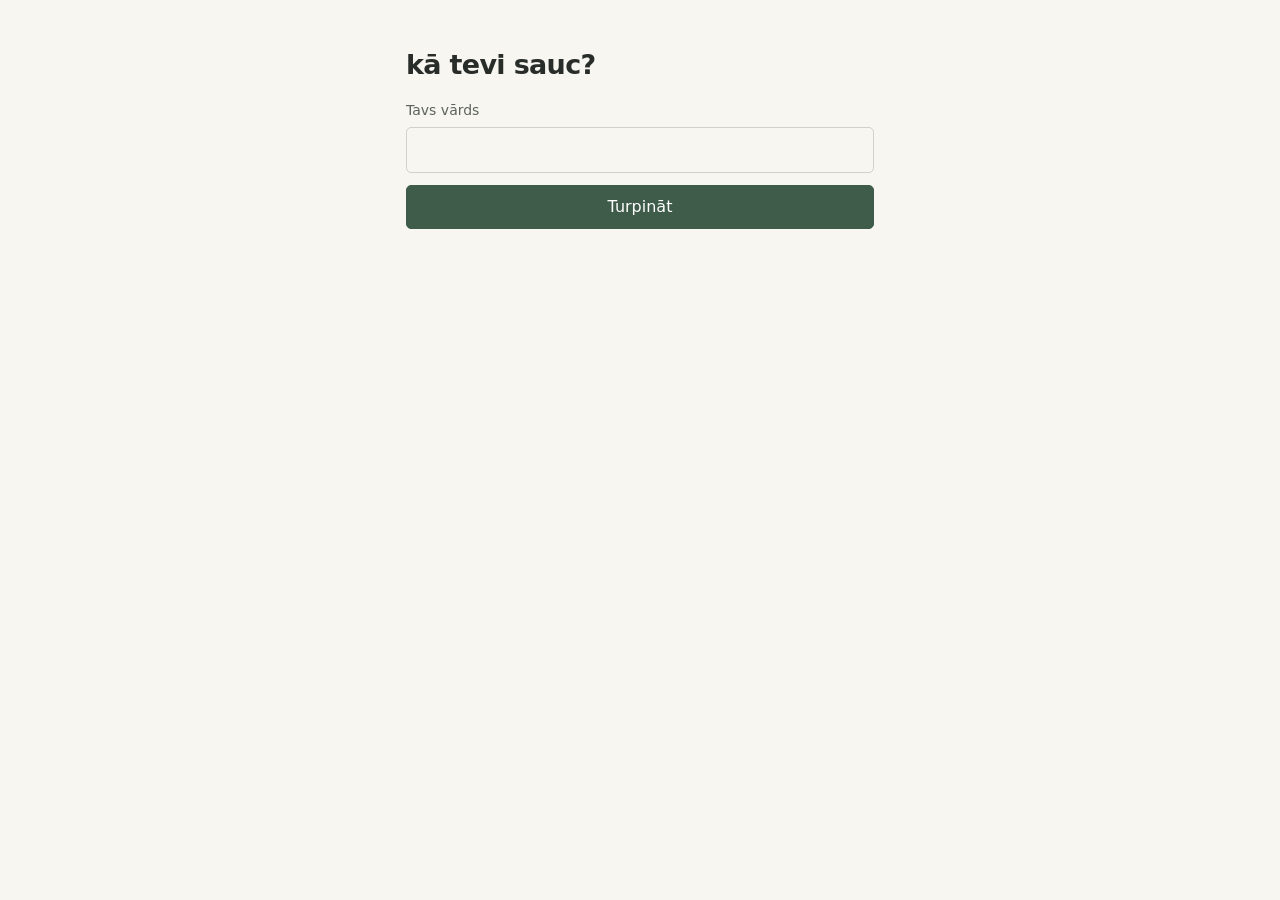
==== index.html @ 34fe223e "Initial commit- first conspect and login setup Basic name check, conspect selection and redirect saf" ====
<!doctype html>
<html lang="lv">
  <head>
    <meta charset="utf-8" />
    <meta name="viewport" content="width=device-width, initial-scale=1" />
    <meta name="theme-color" content="#f8f6f0" />
    <title>Mācību konspekti</title>
    <style>
      :root {
        color-scheme: light;
        --bg: #f8f6f0;
        --text: #292d2a;
        --muted: #5c625e;
        --line: #cfd2c8;
        --soft: #eceee6;
        --accent: #3e5c49;
        --error: #923e32;
      }
      * {
        box-sizing: border-box;
      }
      body {
        margin: 0;
        background: var(--bg);
        color: var(--text);
        font:
          16px/1.5 system-ui,
          -apple-system,
          BlinkMacSystemFont,
          "Segoe UI",
          sans-serif;
      }
      main {
        width: 100%;
        max-width: 500px;
        margin: 32px auto;
        padding: 0 16px;
      }
      h1 {
        font-size: 27px;
        line-height: 1.25;
        letter-spacing: -0.025em;
        margin: 0 0 18px;
      }
      p {
        margin: 8px 0 14px;
      }
      label {
        display: block;
        margin-bottom: 6px;
        font-size: 14px;
        color: var(--muted);
      }
      input,
      button {
        font: inherit;
      }
      input {
        display: block;
        width: 100%;
        height: 46px;
        padding: 9px 11px;
        border: 1px solid var(--line);
        border-radius: 5px;
        background: var(--bg);
        color: var(--text);
        font-size: 16px;
      }
      button {
        min-height: 44px;
        border: 1px solid var(--line);
        border-radius: 5px;
        padding: 9px 13px;
        background: var(--soft);
        color: var(--text);
        cursor: pointer;
      }
      button:focus-visible,
      input:focus-visible {
        outline: 2px solid var(--accent);
        outline-offset: 3px;
      }
      button:hover:not(:disabled) {
        border-color: var(--accent);
      }
      .submit {
        width: 100%;
        margin-top: 12px;
        background: var(--accent);
        color: #fff;
        border-color: var(--accent);
      }
      .status {
        font-size: 14px;
        color: var(--error);
        margin: 10px 0 0;
      }
      .greeting {
        color: var(--muted);
        font-size: 14px;
        margin-bottom: 8px;
      }
      .choices {
        display: grid;
        gap: 10px;
      }
      .choice {
        width: 100%;
        padding: 13px;
        text-align: left;
        line-height: 1.45;
      }
      .choice strong {
        display: block;
        font-size: 16px;
        font-weight: 650;
      }
      .choice small {
        display: block;
        font-size: 13px;
        color: var(--muted);
        margin-top: 3px;
      }
      button:disabled {
        cursor: default;
        opacity: 0.65;
      }
      .change-name {
        display: block;
        margin-top: 18px;
        background: transparent;
        border: 0;
        padding: 7px 0;
        font-size: 14px;
        color: var(--muted);
        text-decoration: underline;
        text-underline-offset: 3px;
      }
      [hidden] {
        display: none !important;
      }
      @media (min-width: 600px) {
        main {
          margin-top: 48px;
        }
      }
    </style>
  </head>
  <body>
    <main>
      <section id="login" aria-labelledby="login-title">
        <h1 id="login-title">kā tevi sauc?</h1>
        <form id="name-form">
          <label for="name">Tavs vārds</label>
          <input
            id="name"
            name="name"
            type="text"
            autocomplete="given-name"
            autocapitalize="words"
            spellcheck="false"
            maxlength="80"
            aria-describedby="login-message"
            required
          />
          <button id="submit" class="submit" type="submit" disabled>
            Turpināt
          </button>
          <p
            id="login-message"
            class="status"
            role="status"
            aria-live="polite"
            hidden
          ></p>
        </form>
        <noscript
          ><p class="status">
            Lai atvērtu konspektus, pārlūkā jāieslēdz JavaScript.
          </p></noscript
        >
      </section>

      <section id="menu" aria-labelledby="menu-title" hidden>
        <p id="greeting" class="greeting"></p>
        <h1 id="menu-title" tabindex="-1">Izvēlies konspektu</h1>
        <div class="choices">
          <button id="project" class="choice" type="button">
            <strong>Projektu vadība</strong>
            <small>Tēmas 2., 3., 3.2</small>
          </button>
          <button class="choice" type="button" disabled>
            <strong>Preču realizācijas vadība (1.KD)</strong>
            <small>Drīzumā — konspekts vēl nav pievienots.</small>
          </button>
        </div>
        <p
          id="menu-message"
          class="status"
          role="status"
          aria-live="polite"
          hidden
        ></p>
        <button id="change-name" class="change-name" type="button">
          Mainīt vārdu / iziet
        </button>
      </section>
    </main>

    <script>
      (() => {
        "use strict";

        // Ja konspekta failu pārsauc, nomaini šo nosaukumu.
        const PROJECT_FILE = "projektu-vadiba-konspekts.html";
        const AUTH_KEY = "macibas.auth.v1";
        const ENTRY_KEY = "macibas.entry.v1";
        const NAMES = { toms: "Toms", arta: "Arta", gabriela: "Gabriēla" };
        const $ = (id) => document.getElementById(id);
        const normalize = (value) =>
          value
            .trim()
            .normalize("NFD")
            .replace(/[\u0300-\u036f]/g, "")
            .toLowerCase();
        const token = () =>
          Array.from(crypto.getRandomValues(new Uint8Array(16)), (byte) =>
            byte.toString(16).padStart(2, "0"),
          ).join("");

        function message(id, text) {
          $(id).textContent = text;
          $(id).hidden = !text;
        }

        function clearSession() {
          sessionStorage.removeItem(AUTH_KEY);
          sessionStorage.removeItem(ENTRY_KEY);
        }

        function readAuth() {
          try {
            const auth = JSON.parse(sessionStorage.getItem(AUTH_KEY) || "null");
            return auth &&
              typeof auth.id === "string" &&
              auth.id.length === 32 &&
              Object.values(NAMES).includes(auth.name)
              ? auth
              : null;
          } catch {
            return null;
          }
        }

        function showLogin(text = "") {
          $("menu").hidden = true;
          $("login").hidden = false;
          $("name").value = "";
          $("name").removeAttribute("aria-invalid");
          message("login-message", text);
          message("menu-message", "");
        }

        function showMenu(auth, focus = false) {
          $("greeting").textContent = `Sveiki, ${auth.name}!`;
          $("login").hidden = true;
          $("menu").hidden = false;
          message("menu-message", "");
          if (focus) $("menu-title").focus();
        }

        function initialize() {
          // HTTP(S) vajadzīgs, lai abiem failiem būtu kopīga pārlūka sesija.
          if (!["http:", "https:"].includes(location.protocol)) {
            showLogin(
              "Atver lapu caur VS Code Live Server vai vietnes adresi (HTTP/HTTPS), nevis ar dubultklikšķi uz faila.",
            );
            $("submit").disabled = true;
            return;
          }
          try {
            const testKey = "macibas.storage-test";
            sessionStorage.setItem(testKey, "1");
            sessionStorage.removeItem(testKey);
            const url = new URL(location.href);
            const loginRequired = url.searchParams.get("login") === "required";
            if (loginRequired) {
              clearSession();
              url.searchParams.delete("login");
              history.replaceState(history.state, "", url.href);
            }
            $("submit").disabled = false;
            const auth = readAuth();
            if (auth) showMenu(auth);
            else showLogin(loginRequired ? "Vispirms ievadi savu vārdu." : "");
          } catch {
            showLogin(
              "Pārlūks bloķē sesijas saglabāšanu. Atļauj šai vietnei izmantot pārlūka krātuvi un pārlādē lapu.",
            );
            $("submit").disabled = true;
          }
        }

        $("name-form").addEventListener("submit", (event) => {
          event.preventDefault();
          if ($("submit").disabled) return;
          const key = normalize($("name").value);
          if (!Object.hasOwn(NAMES, key)) {
            $("name").setAttribute("aria-invalid", "true");
            message(
              "login-message",
              "Šim vārdam piekļuve nav piešķirta. Pārbaudi ievadīto vārdu.",
            );
            return;
          }
          try {
            clearSession();
            const auth = { name: NAMES[key], id: token() };
            sessionStorage.setItem(AUTH_KEY, JSON.stringify(auth));
            $("name").value = "";
            showMenu(auth, true);
          } catch {
            message(
              "login-message",
              "Neizdevās saglabāt sesiju. Pārbaudi pārlūka krātuves atļaujas.",
            );
          }
        });

        $("name").addEventListener("input", () => {
          $("name").removeAttribute("aria-invalid");
          if (!$("submit").disabled) message("login-message", "");
        });

        $("project").addEventListener("click", () => {
          const auth = readAuth();
          if (!auth) {
            showLogin("Sesija ir beigusies. Ievadi vārdu vēlreiz.");
            return;
          }
          try {
            const url = new URL(PROJECT_FILE, location.href);
            const entryToken = token();
            sessionStorage.setItem(
              ENTRY_KEY,
              JSON.stringify({
                token: entryToken,
                session: auth.id,
                path: url.pathname,
                expires: Date.now() + 120000,
              }),
            );
            url.searchParams.set("entry", entryToken);
            location.assign(url.href); // Atver tajā pašā cilnē.
          } catch {
            message(
              "menu-message",
              "Konspektu neizdevās atvērt. Pamēģini ievadīt vārdu vēlreiz.",
            );
          }
        });

        $("change-name").addEventListener("click", () => {
          try {
            clearSession();
          } catch {}
          showLogin();
          $("name").focus();
        });

        // Pārbauda arī lapas atjaunošanu no pārlūka atmiņas ar pogu Atpakaļ.
        window.addEventListener("pageshow", (event) => {
          if (event.persisted) initialize();
        });
        initialize();
      })();
    </script>
  </body>
</html>
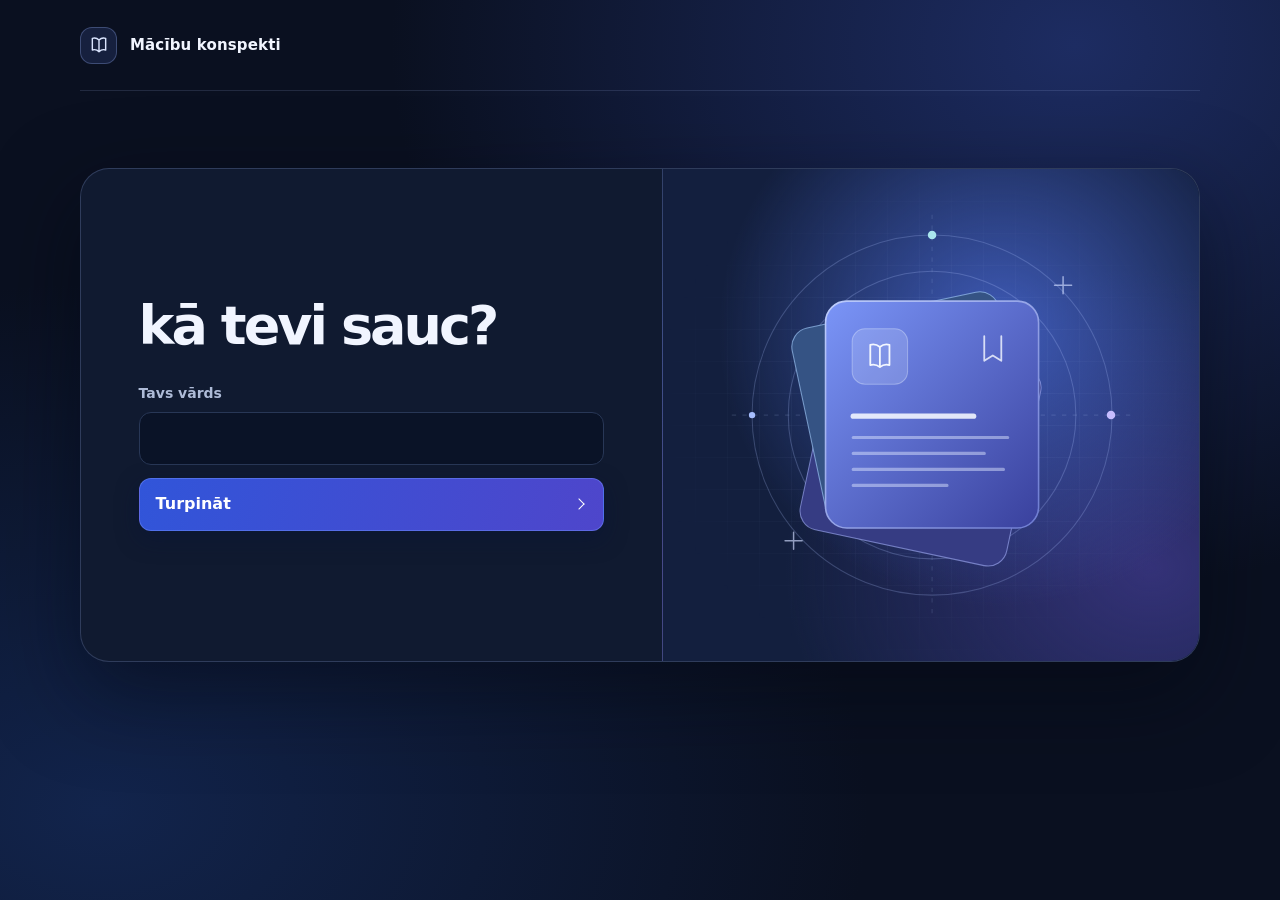
==== commit e5ae9489: "Redesign the study portal homepage" ====
--- a/index.html
+++ b/index.html
@@ -3,151 +3,246 @@
   <head>
     <meta charset="utf-8" />
     <meta name="viewport" content="width=device-width, initial-scale=1" />
-    <meta name="theme-color" content="#f8f6f0" />
+    <meta name="theme-color" content="#0a1020" />
     <title>Mācību konspekti</title>
     <style>
       :root {
-        color-scheme: light;
-        --bg: #f8f6f0;
-        --text: #292d2a;
-        --muted: #5c625e;
-        --line: #cfd2c8;
-        --soft: #eceee6;
-        --accent: #3e5c49;
-        --error: #923e32;
-      }
-      * {
-        box-sizing: border-box;
-      }
+        color-scheme: dark;
+        --background: #0a1020;
+        --panel: #101a30;
+        --text: #f1f5ff;
+        --muted: #aebbd7;
+        --line: #283756;
+        --accent: #91aaff;
+        --error: #ffb0b9;
+      }
+
+      *, *::before, *::after { box-sizing: border-box; }
+      [hidden] { display: none !important; }
+
       body {
+        min-height: 100vh;
+        min-height: 100dvh;
         margin: 0;
-        background: var(--bg);
         color: var(--text);
-        font:
-          16px/1.5 system-ui,
-          -apple-system,
-          BlinkMacSystemFont,
-          "Segoe UI",
-          sans-serif;
-      }
+        background:
+          radial-gradient(ellipse at 84% 5%, #1d2c62 0, transparent 45%),
+          radial-gradient(ellipse at 8% 90%, #12244c 0, transparent 46%),
+          var(--background);
+        font: 16px/1.5 system-ui, -apple-system, "Segoe UI", sans-serif;
+      }
+
+      .site-header, main {
+        width: min(1120px, calc(100% - 64px));
+        margin-inline: auto;
+      }
+
+      .site-header {
+        display: flex;
+        align-items: center;
+        gap: 13px;
+        min-height: 91px;
+        border-bottom: 1px solid #adc4ff24;
+        font-size: 15px;
+        font-weight: 650;
+        letter-spacing: .01em;
+      }
+
+      .site-mark {
+        display: grid;
+        width: 37px;
+        height: 37px;
+        place-items: center;
+        border: 1px solid #a0b9ff49;
+        border-radius: 12px;
+        background: #506bc92e;
+        color: #dbe5ff;
+      }
+
+      .site-mark svg, .choice-icon svg { width: 20px; height: 20px; }
+
       main {
-        width: 100%;
-        max-width: 500px;
-        margin: 32px auto;
-        padding: 0 16px;
-      }
+        display: grid;
+        grid-template-columns: 1.08fr 1fr;
+        min-height: 494px;
+        margin-block: clamp(42px, 8.5vh, 108px) 56px;
+        overflow: hidden;
+        border: 1px solid #a4bbff35;
+        border-radius: 29px;
+        background: var(--panel);
+        box-shadow: 0 30px 85px #03071280;
+      }
+
+      .portal-content {
+        display: grid;
+        align-items: center;
+        padding: clamp(30px, 4.5vw, 66px);
+      }
+
+      .portal-content section:not([hidden]) { animation: appear 300ms ease-out both; }
+
       h1 {
-        font-size: 27px;
-        line-height: 1.25;
-        letter-spacing: -0.025em;
-        margin: 0 0 18px;
-      }
-      p {
-        margin: 8px 0 14px;
-      }
-      label {
-        display: block;
-        margin-bottom: 6px;
-        font-size: 14px;
-        color: var(--muted);
-      }
-      input,
-      button {
-        font: inherit;
-      }
+        margin: 0 0 28px;
+        font-size: clamp(35px, 4.3vw, 54px);
+        font-weight: 730;
+        line-height: 1.05;
+        letter-spacing: -.055em;
+        text-wrap: balance;
+      }
+
+      #menu-title { margin-bottom: 25px; font-size: clamp(31px, 3.7vw, 46px); }
+      .greeting { margin: 0 0 9px; color: #a9bcff; font-size: 14px; font-weight: 650; }
+      label { display: block; margin-bottom: 8px; color: var(--muted); font-size: 14px; font-weight: 600; }
+      input, button { font: inherit; }
+
+      input, button {
+        color: var(--text);
+        border: 1px solid var(--line);
+        border-radius: 12px;
+        transition: border-color 160ms ease, background-color 160ms ease,
+          box-shadow 160ms ease, transform 160ms ease;
+      }
+
       input {
         display: block;
         width: 100%;
-        height: 46px;
-        padding: 9px 11px;
-        border: 1px solid var(--line);
-        border-radius: 5px;
-        background: var(--bg);
-        color: var(--text);
-        font-size: 16px;
-      }
-      button {
-        min-height: 44px;
-        border: 1px solid var(--line);
-        border-radius: 5px;
-        padding: 9px 13px;
-        background: var(--soft);
-        color: var(--text);
-        cursor: pointer;
-      }
-      button:focus-visible,
-      input:focus-visible {
-        outline: 2px solid var(--accent);
-        outline-offset: 3px;
-      }
-      button:hover:not(:disabled) {
-        border-color: var(--accent);
-      }
+        min-height: 53px;
+        padding: 12px 15px;
+        background: #0a1327;
+      }
+
+      input:hover { border-color: #526caa; }
+      input[aria-invalid="true"] { border-color: var(--error); }
+      :is(button, input):focus-visible { outline: 2px solid var(--accent); outline-offset: 4px; }
+      #menu-title:focus { outline: none; }
+      button { min-height: 44px; cursor: pointer; background: #14223d; }
+      button:disabled { cursor: default; opacity: .6; }
+
       .submit {
+        display: flex;
+        align-items: center;
+        justify-content: space-between;
+        gap: 16px;
         width: 100%;
-        margin-top: 12px;
-        background: var(--accent);
-        color: #fff;
-        border-color: var(--accent);
-      }
-      .status {
-        font-size: 14px;
-        color: var(--error);
-        margin: 10px 0 0;
-      }
-      .greeting {
-        color: var(--muted);
-        font-size: 14px;
-        margin-bottom: 8px;
-      }
-      .choices {
+        min-height: 53px;
+        margin-top: 13px;
+        padding: 12px 16px;
+        border-color: #7291ff77;
+        color: white;
+        background: linear-gradient(105deg, #3155d9, #4e46cb);
+        box-shadow: 0 8px 21px #08143685;
+        font-weight: 670;
+        text-align: left;
+      }
+
+      .submit::after, .choice::after { content: ""; width: 8px; height: 8px; border: solid currentColor; border-width: 1.5px 1.5px 0 0; transform: rotate(45deg); margin-right: 4px; }
+      .submit:hover:not(:disabled) { border-color: #c1d0ff; box-shadow: 0 8px 26px #476aff65; transform: translateY(-1px); }
+      .status { margin: 12px 0 0; color: var(--error); font-size: 14px; }
+
+      .choices { display: grid; gap: 9px; }
+      .choice {
+        --choice-color: #a8bcff;
         display: grid;
-        gap: 10px;
-      }
-      .choice {
+        grid-template-columns: 42px 1fr 14px;
+        align-items: center;
+        gap: 13px;
         width: 100%;
-        padding: 13px;
+        min-height: 65px;
+        padding: 10px 13px;
         text-align: left;
-        line-height: 1.45;
-      }
-      .choice strong {
-        display: block;
-        font-size: 16px;
-        font-weight: 650;
-      }
-      .choice small {
-        display: block;
-        font-size: 13px;
-        color: var(--muted);
-        margin-top: 3px;
-      }
-      button:disabled {
-        cursor: default;
-        opacity: 0.65;
-      }
+        line-height: 1.28;
+      }
+
+      #sales { --choice-color: #92e1db; }
+      #pums { --choice-color: #c7b3ff; }
+      .choice-icon {
+        display: grid;
+        width: 42px;
+        height: 42px;
+        place-items: center;
+        border-radius: 10px;
+        color: var(--choice-color);
+        background: color-mix(in srgb, var(--choice-color) 13%, transparent);
+      }
+
+      .choice::after { color: var(--choice-color); }
+      .choice strong, .choice small { display: block; }
+      .choice strong { font-size: 15px; font-weight: 650; }
+      .choice small { margin-top: 4px; color: var(--muted); font-size: 12px; }
+      .choice:hover { transform: translateY(-1px); border-color: #637fca; background: #1a2d53; }
+      .submit:active:not(:disabled), .choice:active { transform: translateY(1px); }
       .change-name {
         display: block;
-        margin-top: 18px;
+        width: fit-content;
+        margin-top: 13px;
+        padding: 0 3px;
+        border: 0;
         background: transparent;
-        border: 0;
-        padding: 7px 0;
-        font-size: 14px;
         color: var(--muted);
+        font-size: 13px;
         text-decoration: underline;
-        text-underline-offset: 3px;
-      }
-      [hidden] {
-        display: none !important;
-      }
-      @media (min-width: 600px) {
-        main {
-          margin-top: 48px;
-        }
+        text-underline-offset: 4px;
+      }
+      .change-name:hover { color: var(--text); }
+
+      .portal-art {
+        position: relative;
+        display: grid;
+        place-items: center;
+        isolation: isolate;
+        overflow: hidden;
+        border-left: 1px solid #b7caff2b;
+        background:
+          radial-gradient(ellipse at 63% 33%, #3f5bb8 0, transparent 59%),
+          radial-gradient(ellipse at 91% 81%, #343278 0, transparent 53%),
+          #131f3e;
+      }
+
+      .portal-art::before {
+        position: absolute;
+        z-index: -1;
+        inset: 0;
+        content: "";
+        background-image: linear-gradient(#b7ccff16 1px, transparent 1px),
+          linear-gradient(90deg, #b7ccff16 1px, transparent 1px);
+        background-size: 32px 32px;
+        mask-image: radial-gradient(ellipse at center, #000, transparent 75%);
+      }
+
+      .portal-art > svg { width: 94%; max-width: 490px; height: auto; overflow: visible; }
+      .art-sheet { animation: drift 9s ease-in-out infinite alternate; }
+
+      @keyframes appear {
+        from { opacity: 0; transform: translateY(6px); }
+        to { opacity: 1; transform: translateY(0); }
+      }
+      @keyframes drift {
+        from { transform: translateY(-3px); }
+        to { transform: translateY(7px); }
+      }
+
+      @media (max-width: 760px) {
+        .site-header, main { width: calc(100% - 36px); }
+        .site-header { min-height: 67px; }
+        main { grid-template-columns: 1fr; min-height: 0; margin-block: 26px 35px; border-radius: 21px; }
+        .portal-content { padding: 32px 24px; }
+        .portal-art { grid-row: 1; height: clamp(114px, 28vw, 160px); border-left: 0; border-bottom: 1px solid #b7caff2b; }
+        .portal-art > svg { position: absolute; width: 210px; max-width: 70%; }
+        h1 { margin-bottom: 22px; }
+      }
+
+      @media (prefers-reduced-motion: reduce) {
+        *, *::before, *::after { animation: none !important; transition: none !important; }
       }
     </style>
   </head>
   <body>
+    <header class="site-header">
+      <span class="site-mark" aria-hidden="true"><svg viewBox="0 0 24 24" fill="none" stroke="currentColor" stroke-width="1.7" stroke-linecap="round" stroke-linejoin="round" aria-hidden="true"><path d="M12 6a8 8 0 0 0-8-2v14a8 8 0 0 1 8 2 8 8 0 0 1 8-2V4a8 8 0 0 0-8 2Zm0 0v14"/></svg></span>
+      <span>Mācību konspekti</span>
+    </header>
     <main>
+      <div class="portal-content">
       <section id="login" aria-labelledby="login-title">
         <h1 id="login-title">kā tevi sauc?</h1>
         <form id="name-form">
@@ -155,9 +250,9 @@
           <input
             id="name"
             name="name"
-            type="text"
-            autocomplete="given-name"
-            autocapitalize="words"
+            type="password"
+            autocomplete="off"
+            autocapitalize="none"
             spellcheck="false"
             maxlength="80"
             aria-describedby="login-message"
@@ -186,12 +281,18 @@
         <h1 id="menu-title" tabindex="-1">Izvēlies konspektu</h1>
         <div class="choices">
           <button id="project" class="choice" type="button">
-            <strong>Projektu vadība</strong>
-            <small>Tēmas 2., 3., 3.2</small>
+            <span class="choice-icon" aria-hidden="true"><svg viewBox="0 0 24 24" fill="none" stroke="currentColor" stroke-width="1.7" stroke-linecap="round" stroke-linejoin="round" aria-hidden="true"><rect x="4" y="4" width="16" height="16" rx="3"/><path d="M4 10h16M10 10v10"/></svg></span>
+            <span><strong>Projektu vadība</strong>
+            <small>Tēmas 2., 3., 3.2</small></span>
           </button>
-          <button class="choice" type="button" disabled>
-            <strong>Preču realizācijas vadība (1.KD)</strong>
-            <small>Drīzumā — konspekts vēl nav pievienots.</small>
+          <button id="sales" class="choice" type="button">
+            <span class="choice-icon" aria-hidden="true"><svg viewBox="0 0 24 24" fill="none" stroke="currentColor" stroke-width="1.7" stroke-linecap="round" stroke-linejoin="round" aria-hidden="true"><path d="M4 4v16h16M8 15l4-5 4 2 4-6"/></svg></span>
+            <span><strong>Preču realizācijas vadība (1.KD)</strong></span>
+          </button>
+          <button id="pums" class="choice" type="button">
+            <span class="choice-icon" aria-hidden="true"><svg viewBox="0 0 24 24" fill="none" stroke="currentColor" stroke-width="1.7" stroke-linecap="round" stroke-linejoin="round" aria-hidden="true"><rect x="3" y="5" width="18" height="14" rx="3"/><path d="m10 9 5 3-5 3z"/></svg></span>
+            <span><strong>PUMS prezentācija</strong>
+            <small>Nike un Adidas salīdzinājums</small></span>
           </button>
         </div>
         <p
@@ -205,14 +306,42 @@
           Mainīt vārdu / iziet
         </button>
       </section>
+      </div>
+      <div class="portal-art" aria-hidden="true">
+        <svg viewBox="0 0 460 400" fill="none" xmlns="http://www.w3.org/2000/svg">
+          <defs>
+            <linearGradient id="paper-surface" x1="106" y1="86" x2="349" y2="310" gradientUnits="userSpaceOnUse">
+              <stop stop-color="#809CFF"/><stop offset="1" stop-color="#363C98"/>
+            </linearGradient>
+            <linearGradient id="paper-edge" x1="111" y1="84" x2="344" y2="296" gradientUnits="userSpaceOnUse">
+              <stop stop-color="#C2D2FF"/><stop offset="1" stop-color="#6D7BD1"/>
+            </linearGradient>
+          </defs>
+          <circle cx="231" cy="201" r="169" stroke="#AFC4FF" stroke-opacity=".24"/>
+          <circle cx="231" cy="201" r="135" stroke="#AFC4FF" stroke-opacity=".25"/>
+          <path d="M43 201h376M231 13v376" stroke="#BFD0FF" stroke-opacity=".14" stroke-dasharray="4 6"/>
+          <circle cx="231" cy="32" r="4" fill="#A9E6ED"/>
+          <circle cx="399" cy="201" r="4" fill="#C6BCFF"/>
+          <circle cx="62" cy="201" r="3" fill="#A7BFFF"/>
+          <g class="art-sheet">
+            <rect x="143" y="120" width="198" height="189" rx="18" transform="rotate(12 143 120)" fill="#363C83" stroke="#AAB5FF" stroke-opacity=".58"/>
+            <rect x="96" y="123" width="198" height="189" rx="18" transform="rotate(-12 96 123)" fill="#355384" stroke="#A6D1FF" stroke-opacity=".62"/>
+            <rect x="131" y="94" width="200" height="213" rx="20" fill="url(#paper-surface)" stroke="url(#paper-edge)" stroke-width="1.5"/>
+            <rect x="156" y="120" width="52" height="52" rx="12" fill="#DCE6FF" fill-opacity=".19" stroke="#EAF2FF" stroke-opacity=".35"/>
+            <path d="M182 137a10 10 0 0 0-9-2v19a10 10 0 0 1 9 2 10 10 0 0 1 9-2v-19a10 10 0 0 0-9 2Zm0 0v19" stroke="#F3F7FF" stroke-width="1.7" stroke-linejoin="round"/>
+            <path d="M157 202h113" stroke="#F3F7FF" stroke-opacity=".89" stroke-width="5" stroke-linecap="round"/>
+            <path d="M157 222h145m-145 15h123m-123 15h141m-141 15h88" stroke="#E0E8FF" stroke-opacity=".47" stroke-width="3" stroke-linecap="round"/>
+            <path d="M296 127v23l-8-5-8 5v-23" stroke="#F3F7FF" stroke-opacity=".82" stroke-width="1.7" stroke-linecap="round" stroke-linejoin="round"/>
+          </g>
+          <path d="M354 71v16m-8-8h16M101 311v16m-8-8h16" stroke="#D0DCFF" stroke-opacity=".67" stroke-width="1.4" stroke-linecap="round"/>
+        </svg>
+      </div>
     </main>
 
     <script>
       (() => {
         "use strict";
 
-        // Ja konspekta failu pārsauc, nomaini šo nosaukumu.
-        const PROJECT_FILE = "projektu-vadiba-konspekts.html";
         const AUTH_KEY = "macibas.auth.v1";
         const ENTRY_KEY = "macibas.entry.v1";
         const NAMES = { toms: "Toms", arta: "Arta", gabriela: "Gabriēla" };
@@ -332,14 +461,14 @@
           if (!$("submit").disabled) message("login-message", "");
         });
 
-        $("project").addEventListener("click", () => {
+        function openMaterial(file) {
           const auth = readAuth();
           if (!auth) {
             showLogin("Sesija ir beigusies. Ievadi vārdu vēlreiz.");
             return;
           }
           try {
-            const url = new URL(PROJECT_FILE, location.href);
+            const url = new URL(file, location.href);
             const entryToken = token();
             sessionStorage.setItem(
               ENTRY_KEY,
@@ -358,7 +487,11 @@
               "Konspektu neizdevās atvērt. Pamēģini ievadīt vārdu vēlreiz.",
             );
           }
-        });
+        }
+
+        $("project").addEventListener("click", () => openMaterial("projektu-vadiba-konspekts.html"));
+        $("sales").addEventListener("click", () => openMaterial("precu-realizacijas-vadiba.html"));
+        $("pums").addEventListener("click", () => openMaterial("PUMS-prezentacija.html"));
 
         $("change-name").addEventListener("click", () => {
           try {
@@ -368,10 +501,12 @@
           $("name").focus();
         });
 
-        // Pārbauda arī lapas atjaunošanu no pārlūka atmiņas ar pogu Atpakaļ.
+        // Atjauno sākumlapu, atgriežoties ar pārlūka pogu Atpakaļ.
         window.addEventListener("pageshow", (event) => {
           if (event.persisted) initialize();
         });
+
+        // Sākumlapas sākotnējā palaišana.
         initialize();
       })();
     </script>
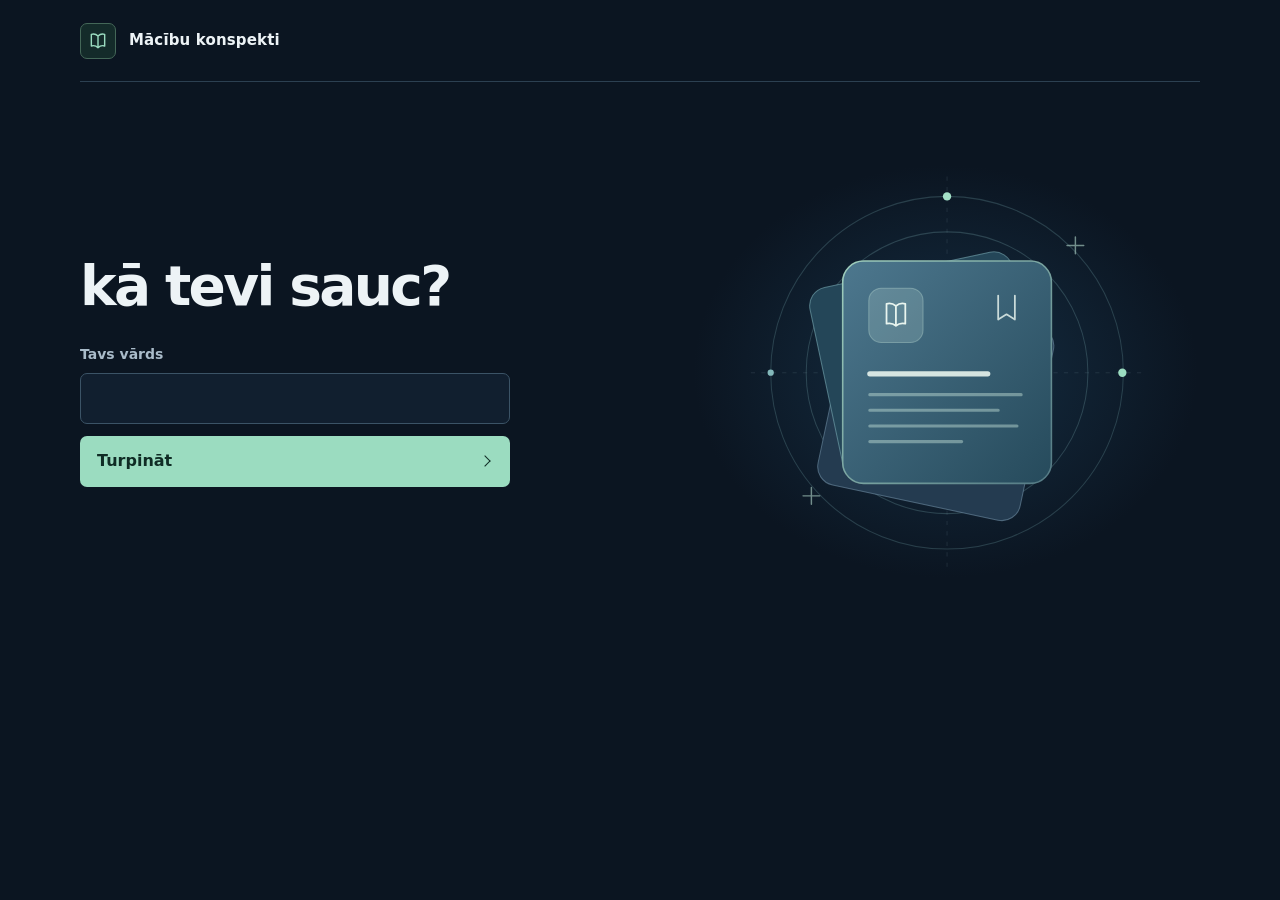
==== commit 92c69491: "Refine study homepage and link risk management notes" ====
--- a/index.html
+++ b/index.html
@@ -3,18 +3,18 @@
   <head>
     <meta charset="utf-8" />
     <meta name="viewport" content="width=device-width, initial-scale=1" />
-    <meta name="theme-color" content="#0a1020" />
+    <meta name="theme-color" content="#0b1521" />
     <title>Mācību konspekti</title>
     <style>
       :root {
         color-scheme: dark;
-        --background: #0a1020;
-        --panel: #101a30;
-        --text: #f1f5ff;
-        --muted: #aebbd7;
-        --line: #283756;
-        --accent: #91aaff;
-        --error: #ffb0b9;
+        --background: #0b1521;
+        --surface: #111f2f;
+        --text: #edf3f6;
+        --muted: #a9bbc9;
+        --line: #2c4051;
+        --accent: #9bdcc0;
+        --error: #ffb2ba;
       }
 
       *, *::before, *::after { box-sizing: border-box; }
@@ -22,13 +22,9 @@
 
       body {
         min-height: 100vh;
-        min-height: 100dvh;
         margin: 0;
         color: var(--text);
-        background:
-          radial-gradient(ellipse at 84% 5%, #1d2c62 0, transparent 45%),
-          radial-gradient(ellipse at 8% 90%, #12244c 0, transparent 46%),
-          var(--background);
+        background: var(--background);
         font: 16px/1.5 system-ui, -apple-system, "Segoe UI", sans-serif;
       }
 
@@ -41,8 +37,8 @@
         display: flex;
         align-items: center;
         gap: 13px;
-        min-height: 91px;
-        border-bottom: 1px solid #adc4ff24;
+        min-height: 82px;
+        border-bottom: 1px solid var(--line);
         font-size: 15px;
         font-weight: 650;
         letter-spacing: .01em;
@@ -50,185 +46,150 @@
 
       .site-mark {
         display: grid;
-        width: 37px;
-        height: 37px;
+        width: 36px;
+        height: 36px;
         place-items: center;
-        border: 1px solid #a0b9ff49;
-        border-radius: 12px;
-        background: #506bc92e;
-        color: #dbe5ff;
+        border: 1px solid #446758;
+        border-radius: 7px;
+        color: var(--accent);
+        background: #142b2a;
       }
 
       .site-mark svg, .choice-icon svg { width: 20px; height: 20px; }
 
       main {
         display: grid;
-        grid-template-columns: 1.08fr 1fr;
-        min-height: 494px;
-        margin-block: clamp(42px, 8.5vh, 108px) 56px;
-        overflow: hidden;
-        border: 1px solid #a4bbff35;
-        border-radius: 29px;
-        background: var(--panel);
-        box-shadow: 0 30px 85px #03071280;
-      }
-
-      .portal-content {
-        display: grid;
+        grid-template-columns: 1fr 1fr;
         align-items: center;
-        padding: clamp(30px, 4.5vw, 66px);
-      }
-
-      .portal-content section:not([hidden]) { animation: appear 300ms ease-out both; }
+        gap: clamp(36px, 8vw, 115px);
+        margin-block: clamp(46px, 9vh, 100px) 56px;
+      }
+
+      main:has(#menu:not([hidden])) { display: block; }
+      main:has(#menu:not([hidden])) .portal-art { display: none; }
+      #login { max-width: 430px; }
+      #menu { max-width: 860px; }
+      .portal-content section:not([hidden]) { animation: appear 220ms ease-out both; }
 
       h1 {
         margin: 0 0 28px;
-        font-size: clamp(35px, 4.3vw, 54px);
-        font-weight: 730;
-        line-height: 1.05;
-        letter-spacing: -.055em;
-        text-wrap: balance;
-      }
-
-      #menu-title { margin-bottom: 25px; font-size: clamp(31px, 3.7vw, 46px); }
-      .greeting { margin: 0 0 9px; color: #a9bcff; font-size: 14px; font-weight: 650; }
+        font-size: clamp(34px, 5vw, 55px);
+        font-weight: 710;
+        line-height: 1.08;
+        letter-spacing: -.048em;
+      }
+
+      #menu-title { margin-bottom: 28px; font-size: clamp(31px, 4.4vw, 48px); }
+      #menu-title:focus { outline: none; }
+      .greeting { margin: 0 0 8px; color: var(--accent); font-size: 14px; font-weight: 620; }
       label { display: block; margin-bottom: 8px; color: var(--muted); font-size: 14px; font-weight: 600; }
       input, button { font: inherit; }
-
-      input, button {
-        color: var(--text);
-        border: 1px solid var(--line);
-        border-radius: 12px;
-        transition: border-color 160ms ease, background-color 160ms ease,
-          box-shadow 160ms ease, transform 160ms ease;
-      }
+      :is(input, button, a):focus-visible { outline: 2px solid var(--accent); outline-offset: 4px; }
 
       input {
         display: block;
         width: 100%;
-        min-height: 53px;
-        padding: 12px 15px;
-        background: #0a1327;
-      }
-
-      input:hover { border-color: #526caa; }
+        min-height: 51px;
+        padding: 11px 14px;
+        border: 1px solid #3b5366;
+        border-radius: 7px;
+        color: var(--text);
+        background: var(--surface);
+      }
+
+      input:hover { border-color: #71928e; }
       input[aria-invalid="true"] { border-color: var(--error); }
-      :is(button, input):focus-visible { outline: 2px solid var(--accent); outline-offset: 4px; }
-      #menu-title:focus { outline: none; }
-      button { min-height: 44px; cursor: pointer; background: #14223d; }
+      button { cursor: pointer; }
       button:disabled { cursor: default; opacity: .6; }
 
       .submit {
         display: flex;
         align-items: center;
         justify-content: space-between;
+        width: 100%;
+        min-height: 51px;
+        margin-top: 12px;
+        padding: 11px 16px;
+        border: 1px solid transparent;
+        border-radius: 7px;
+        background: var(--accent);
+        color: #102c25;
+        font-weight: 690;
+        transition: background-color 150ms ease;
+      }
+
+      .submit:hover:not(:disabled) { background: #b6ebd5; }
+      .submit::after, .choice::after {
+        width: 8px;
+        height: 8px;
+        margin-right: 4px;
+        border: solid currentColor;
+        border-width: 1.5px 1.5px 0 0;
+        content: "";
+        transform: rotate(45deg);
+      }
+
+      .status { margin: 12px 0 0; color: var(--error); font-size: 14px; }
+      .choices { display: grid; border-top: 1px solid var(--line); }
+      .choice {
+        display: grid;
+        grid-template-columns: 23px minmax(0, 1fr) 14px;
+        align-items: center;
         gap: 16px;
         width: 100%;
-        min-height: 53px;
-        margin-top: 13px;
-        padding: 12px 16px;
-        border-color: #7291ff77;
-        color: white;
-        background: linear-gradient(105deg, #3155d9, #4e46cb);
-        box-shadow: 0 8px 21px #08143685;
-        font-weight: 670;
+        min-height: 66px;
+        padding: 12px 8px 12px 0;
+        border: 0;
+        border-bottom: 1px solid var(--line);
+        color: var(--text);
+        background: transparent;
         text-align: left;
-      }
-
-      .submit::after, .choice::after { content: ""; width: 8px; height: 8px; border: solid currentColor; border-width: 1.5px 1.5px 0 0; transform: rotate(45deg); margin-right: 4px; }
-      .submit:hover:not(:disabled) { border-color: #c1d0ff; box-shadow: 0 8px 26px #476aff65; transform: translateY(-1px); }
-      .status { margin: 12px 0 0; color: var(--error); font-size: 14px; }
-
-      .choices { display: grid; gap: 9px; }
-      .choice {
-        --choice-color: #a8bcff;
-        display: grid;
-        grid-template-columns: 42px 1fr 14px;
-        align-items: center;
-        gap: 13px;
-        width: 100%;
-        min-height: 65px;
-        padding: 10px 13px;
-        text-align: left;
-        line-height: 1.28;
-      }
-
-      #sales { --choice-color: #92e1db; }
-      #pums { --choice-color: #c7b3ff; }
-      .choice-icon {
-        display: grid;
-        width: 42px;
-        height: 42px;
-        place-items: center;
-        border-radius: 10px;
-        color: var(--choice-color);
-        background: color-mix(in srgb, var(--choice-color) 13%, transparent);
-      }
-
-      .choice::after { color: var(--choice-color); }
+        text-decoration: none;
+        line-height: 1.32;
+        transition: background-color 150ms ease, color 150ms ease;
+      }
+
+      .choice-icon { display: grid; place-items: center; color: var(--accent); }
+      .choice::after { color: var(--accent); }
       .choice strong, .choice small { display: block; }
-      .choice strong { font-size: 15px; font-weight: 650; }
-      .choice small { margin-top: 4px; color: var(--muted); font-size: 12px; }
-      .choice:hover { transform: translateY(-1px); border-color: #637fca; background: #1a2d53; }
-      .submit:active:not(:disabled), .choice:active { transform: translateY(1px); }
+      .choice strong { font-size: 16px; font-weight: 630; }
+      .choice small { margin-top: 4px; color: var(--muted); font-size: 13px; }
+      .choice:hover { color: var(--accent); background: var(--surface); }
       .change-name {
-        display: block;
-        width: fit-content;
-        margin-top: 13px;
-        padding: 0 3px;
+        min-height: 44px;
+        margin-top: 16px;
+        padding: 0;
         border: 0;
         background: transparent;
         color: var(--muted);
-        font-size: 13px;
+        font-size: 14px;
         text-decoration: underline;
         text-underline-offset: 4px;
       }
-      .change-name:hover { color: var(--text); }
+      .change-name:hover { color: var(--accent); }
 
       .portal-art {
-        position: relative;
         display: grid;
         place-items: center;
-        isolation: isolate;
-        overflow: hidden;
-        border-left: 1px solid #b7caff2b;
-        background:
-          radial-gradient(ellipse at 63% 33%, #3f5bb8 0, transparent 59%),
-          radial-gradient(ellipse at 91% 81%, #343278 0, transparent 53%),
-          #131f3e;
-      }
-
-      .portal-art::before {
-        position: absolute;
-        z-index: -1;
-        inset: 0;
-        content: "";
-        background-image: linear-gradient(#b7ccff16 1px, transparent 1px),
-          linear-gradient(90deg, #b7ccff16 1px, transparent 1px);
-        background-size: 32px 32px;
-        mask-image: radial-gradient(ellipse at center, #000, transparent 75%);
-      }
-
-      .portal-art > svg { width: 94%; max-width: 490px; height: auto; overflow: visible; }
-      .art-sheet { animation: drift 9s ease-in-out infinite alternate; }
-
+        min-width: 0;
+        background: radial-gradient(ellipse at center, #152e43, transparent 70%);
+      }
+
+      .portal-art > svg { display: block; width: min(100%, 480px); height: auto; }
       @keyframes appear {
-        from { opacity: 0; transform: translateY(6px); }
+        from { opacity: 0; transform: translateY(4px); }
         to { opacity: 1; transform: translateY(0); }
-      }
-      @keyframes drift {
-        from { transform: translateY(-3px); }
-        to { transform: translateY(7px); }
       }
 
       @media (max-width: 760px) {
         .site-header, main { width: calc(100% - 36px); }
-        .site-header { min-height: 67px; }
-        main { grid-template-columns: 1fr; min-height: 0; margin-block: 26px 35px; border-radius: 21px; }
-        .portal-content { padding: 32px 24px; }
-        .portal-art { grid-row: 1; height: clamp(114px, 28vw, 160px); border-left: 0; border-bottom: 1px solid #b7caff2b; }
-        .portal-art > svg { position: absolute; width: 210px; max-width: 70%; }
+        .site-header { min-height: 65px; }
+        main { grid-template-columns: 1fr; gap: 20px; margin-block: 35px; }
+        #login { max-width: none; }
+        .portal-art { height: 147px; overflow: hidden; }
+        .portal-art > svg { width: 185px; }
         h1 { margin-bottom: 22px; }
+        .choice { gap: 12px; }
       }
 
       @media (prefers-reduced-motion: reduce) {
@@ -294,6 +255,14 @@
             <span><strong>PUMS prezentācija</strong>
             <small>Nike un Adidas salīdzinājums</small></span>
           </button>
+          <a class="choice" href="riska_vadiba.html">
+            <span class="choice-icon" aria-hidden="true"><svg viewBox="0 0 24 24" fill="none" stroke="currentColor" stroke-width="1.7" stroke-linecap="round" stroke-linejoin="round"><path d="M10.7 4.8 3.4 17.6A1.6 1.6 0 0 0 4.8 20h14.4a1.6 1.6 0 0 0 1.4-2.4L13.3 4.8a1.5 1.5 0 0 0-2.6 0ZM12 10v3.5m0 3h.01"/></svg></span>
+            <span><strong>Risku vadība</strong><small>Eksāmena konspekts</small></span>
+          </a>
+          <a class="choice" href="padzilinata-risku-analize-un-vadiba.html">
+            <span class="choice-icon" aria-hidden="true"><svg viewBox="0 0 24 24" fill="none" stroke="currentColor" stroke-width="1.7" stroke-linecap="round" stroke-linejoin="round"><circle cx="10.5" cy="10.5" r="6.5"/><path d="m15.2 15.2 4.5 4.5M7 12h2l1.5-3 1.5 3H14"/></svg></span>
+            <span><strong>Padziļināta risku analīze un vadība</strong><small>Detalizēts konspekts</small></span>
+          </a>
         </div>
         <p
           id="menu-message"
@@ -311,29 +280,29 @@
         <svg viewBox="0 0 460 400" fill="none" xmlns="http://www.w3.org/2000/svg">
           <defs>
             <linearGradient id="paper-surface" x1="106" y1="86" x2="349" y2="310" gradientUnits="userSpaceOnUse">
-              <stop stop-color="#809CFF"/><stop offset="1" stop-color="#363C98"/>
+              <stop stop-color="#507B92"/><stop offset="1" stop-color="#244859"/>
             </linearGradient>
             <linearGradient id="paper-edge" x1="111" y1="84" x2="344" y2="296" gradientUnits="userSpaceOnUse">
-              <stop stop-color="#C2D2FF"/><stop offset="1" stop-color="#6D7BD1"/>
+              <stop stop-color="#A5D5C1"/><stop offset="1" stop-color="#537984"/>
             </linearGradient>
           </defs>
-          <circle cx="231" cy="201" r="169" stroke="#AFC4FF" stroke-opacity=".24"/>
-          <circle cx="231" cy="201" r="135" stroke="#AFC4FF" stroke-opacity=".25"/>
-          <path d="M43 201h376M231 13v376" stroke="#BFD0FF" stroke-opacity=".14" stroke-dasharray="4 6"/>
-          <circle cx="231" cy="32" r="4" fill="#A9E6ED"/>
-          <circle cx="399" cy="201" r="4" fill="#C6BCFF"/>
-          <circle cx="62" cy="201" r="3" fill="#A7BFFF"/>
-          <g class="art-sheet">
-            <rect x="143" y="120" width="198" height="189" rx="18" transform="rotate(12 143 120)" fill="#363C83" stroke="#AAB5FF" stroke-opacity=".58"/>
-            <rect x="96" y="123" width="198" height="189" rx="18" transform="rotate(-12 96 123)" fill="#355384" stroke="#A6D1FF" stroke-opacity=".62"/>
+          <circle cx="231" cy="201" r="169" stroke="#83B8BA" stroke-opacity=".24"/>
+          <circle cx="231" cy="201" r="135" stroke="#83B8BA" stroke-opacity=".25"/>
+          <path d="M43 201h376M231 13v376" stroke="#8BAAB7" stroke-opacity=".14" stroke-dasharray="4 6"/>
+          <circle cx="231" cy="32" r="4" fill="#A4E1C7"/>
+          <circle cx="399" cy="201" r="4" fill="#9BDCC0"/>
+          <circle cx="62" cy="201" r="3" fill="#83B8BA"/>
+          <g>
+            <rect x="143" y="120" width="198" height="189" rx="18" transform="rotate(12 143 120)" fill="#243B50" stroke="#7392A7" stroke-opacity=".58"/>
+            <rect x="96" y="123" width="198" height="189" rx="18" transform="rotate(-12 96 123)" fill="#244658" stroke="#76A6B0" stroke-opacity=".62"/>
             <rect x="131" y="94" width="200" height="213" rx="20" fill="url(#paper-surface)" stroke="url(#paper-edge)" stroke-width="1.5"/>
-            <rect x="156" y="120" width="52" height="52" rx="12" fill="#DCE6FF" fill-opacity=".19" stroke="#EAF2FF" stroke-opacity=".35"/>
-            <path d="M182 137a10 10 0 0 0-9-2v19a10 10 0 0 1 9 2 10 10 0 0 1 9-2v-19a10 10 0 0 0-9 2Zm0 0v19" stroke="#F3F7FF" stroke-width="1.7" stroke-linejoin="round"/>
-            <path d="M157 202h113" stroke="#F3F7FF" stroke-opacity=".89" stroke-width="5" stroke-linecap="round"/>
-            <path d="M157 222h145m-145 15h123m-123 15h141m-141 15h88" stroke="#E0E8FF" stroke-opacity=".47" stroke-width="3" stroke-linecap="round"/>
-            <path d="M296 127v23l-8-5-8 5v-23" stroke="#F3F7FF" stroke-opacity=".82" stroke-width="1.7" stroke-linecap="round" stroke-linejoin="round"/>
+            <rect x="156" y="120" width="52" height="52" rx="12" fill="#D2EEE1" fill-opacity=".19" stroke="#C6E6D9" stroke-opacity=".35"/>
+            <path d="M182 137a10 10 0 0 0-9-2v19a10 10 0 0 1 9 2 10 10 0 0 1 9-2v-19a10 10 0 0 0-9 2Zm0 0v19" stroke="#E9F5EF" stroke-width="1.7" stroke-linejoin="round"/>
+            <path d="M157 202h113" stroke="#E9F5EF" stroke-opacity=".89" stroke-width="5" stroke-linecap="round"/>
+            <path d="M157 222h145m-145 15h123m-123 15h141m-141 15h88" stroke="#C0DED5" stroke-opacity=".47" stroke-width="3" stroke-linecap="round"/>
+            <path d="M296 127v23l-8-5-8 5v-23" stroke="#E9F5EF" stroke-opacity=".82" stroke-width="1.7" stroke-linecap="round" stroke-linejoin="round"/>
           </g>
-          <path d="M354 71v16m-8-8h16M101 311v16m-8-8h16" stroke="#D0DCFF" stroke-opacity=".67" stroke-width="1.4" stroke-linecap="round"/>
+          <path d="M354 71v16m-8-8h16M101 311v16m-8-8h16" stroke="#A4C6BD" stroke-opacity=".67" stroke-width="1.4" stroke-linecap="round"/>
         </svg>
       </div>
     </main>
